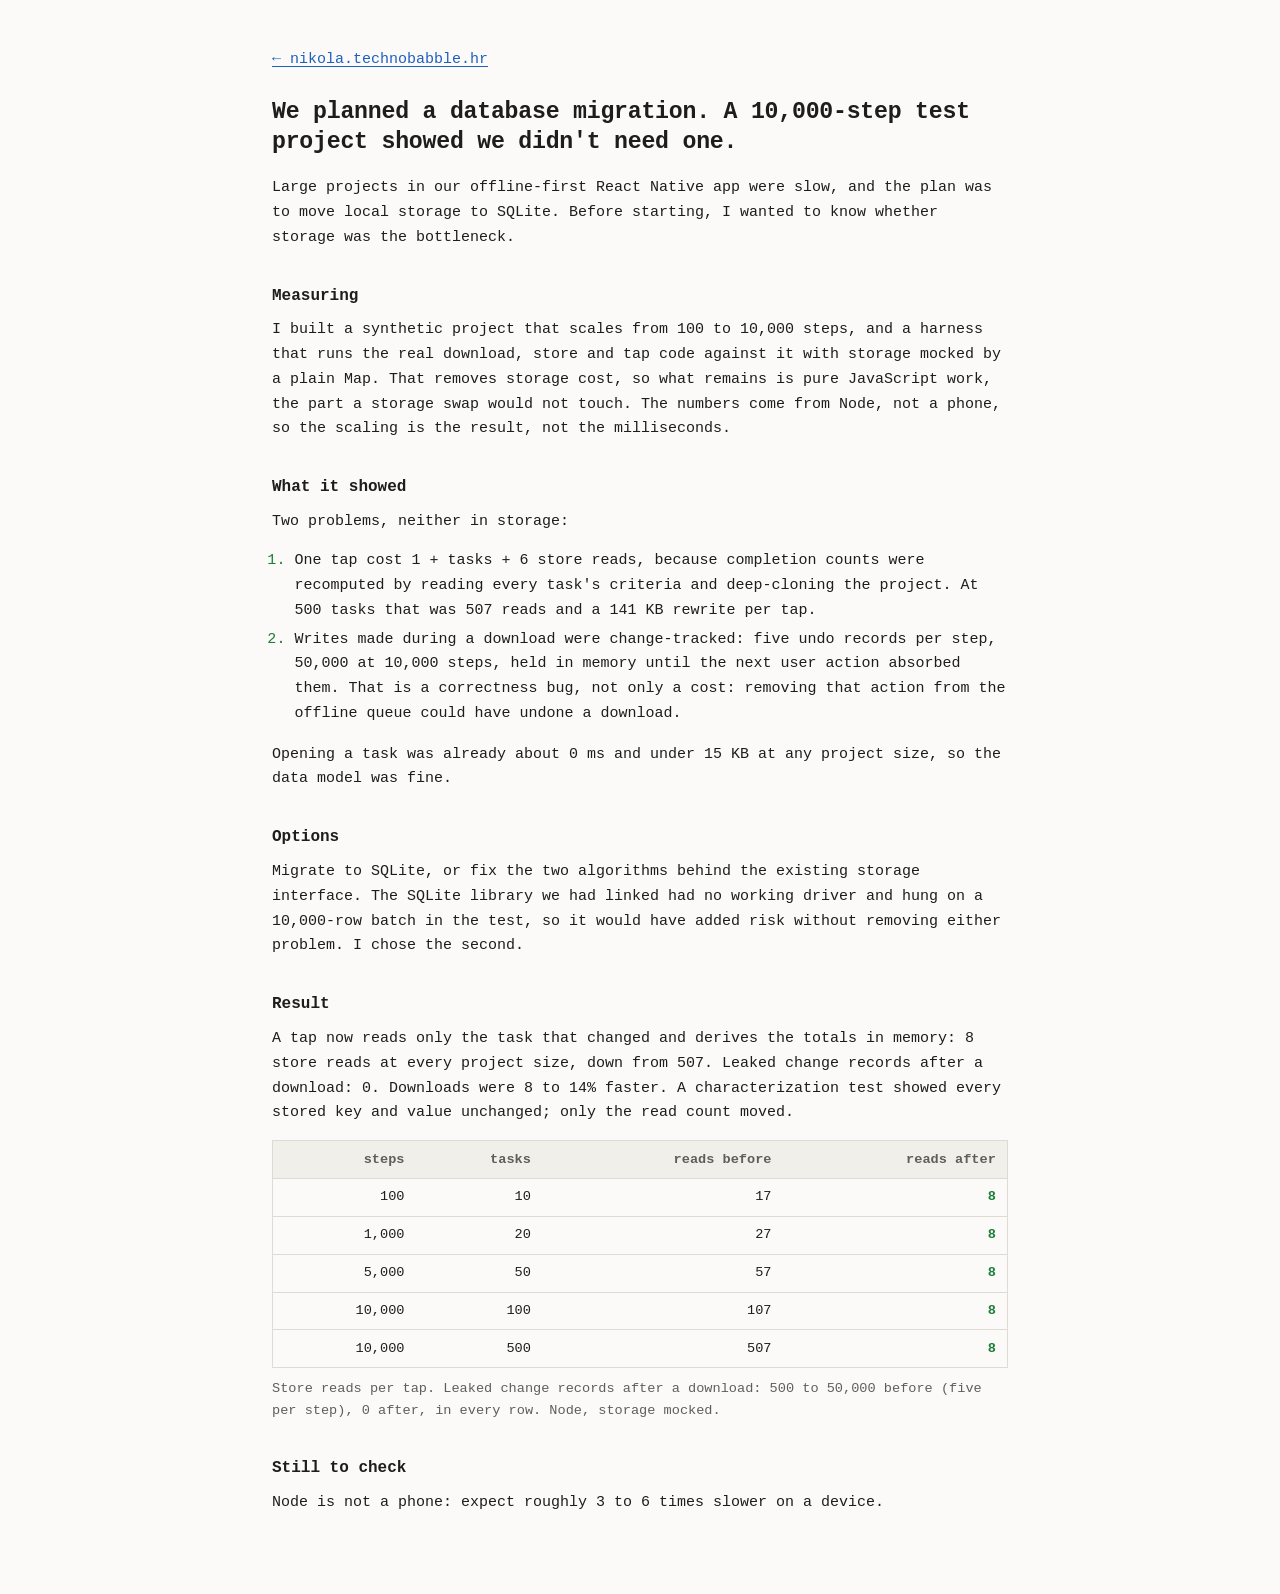
==== notes/507-to-8.html @ d4fa739d "Add the 507 to 8 write-up and share one stylesheet between pages" ====
<!doctype html>
<html lang="en">
<head>
<meta charset="utf-8">
<meta name="viewport" content="width=device-width, initial-scale=1">
<title>507 to 8: skipping a SQLite migration | Nikola Occidentale</title>
<meta name="description" content="A 10,000-step test project showed an offline-first React Native app did not need a SQLite migration; two algorithms were the problem.">
<meta name="color-scheme" content="dark light">
<link rel="icon" href="data:image/svg+xml,%3Csvg xmlns='http://www.w3.org/2000/svg' viewBox='0 0 32 32'%3E%3Crect width='32' height='32' rx='6' fill='%230d1117'/%3E%3Cpath d='M7 10l7 6-7 6' fill='none' stroke='%233fb950' stroke-width='3' stroke-linecap='round' stroke-linejoin='round'/%3E%3Cpath d='M17 23h8' stroke='%233fb950' stroke-width='3' stroke-linecap='round'/%3E%3C/svg%3E">
<link rel="stylesheet" href="/style.css">
</head>
<body>
<main>
  <p class="back cmd"><a href="/">&larr; nikola.technobabble.hr</a></p>
  <article>
    <h1>We planned a database migration. A 10,000-step test project showed we didn't need one.</h1>

    <p>Large projects in our offline-first React Native app were slow, and the plan was to move local storage to SQLite. Before starting, I wanted to know whether storage was the bottleneck.</p>

    <h2>Measuring</h2>
    <p>I built a synthetic project that scales from 100 to 10,000 steps, and a harness that runs the real download, store and tap code against it with storage mocked by a plain Map. That removes storage cost, so what remains is pure JavaScript work, the part a storage swap would not touch. The numbers come from Node, not a phone, so the scaling is the result, not the milliseconds.</p>

    <h2>What it showed</h2>
    <p>Two problems, neither in storage:</p>
    <ol>
      <li>One tap cost 1 + tasks + 6 store reads, because completion counts were recomputed by reading every task's criteria and deep-cloning the project. At 500 tasks that was 507 reads and a 141 KB rewrite per tap.</li>
      <li>Writes made during a download were change-tracked: five undo records per step, 50,000 at 10,000 steps, held in memory until the next user action absorbed them. That is a correctness bug, not only a cost: removing that action from the offline queue could have undone a download.</li>
    </ol>
    <p>Opening a task was already about 0 ms and under 15 KB at any project size, so the data model was fine.</p>

    <h2>Options</h2>
    <p>Migrate to SQLite, or fix the two algorithms behind the existing storage interface. The SQLite library we had linked had no working driver and hung on a 10,000-row batch in the test, so it would have added risk without removing either problem. I chose the second.</p>

    <h2>Result</h2>
    <p>A tap now reads only the task that changed and derives the totals in memory: 8 store reads at every project size, down from 507. Leaked change records after a download: 0. Downloads were 8 to 14% faster. A characterization test showed every stored key and value unchanged; only the read count moved.</p>

    <div class="table-wrap">
      <table>
        <thead><tr><th>steps</th><th>tasks</th><th>reads before</th><th>reads after</th></tr></thead>
        <tbody>
          <tr><td>100</td><td>10</td><td>17</td><td>8</td></tr>
          <tr><td>1,000</td><td>20</td><td>27</td><td>8</td></tr>
          <tr><td>5,000</td><td>50</td><td>57</td><td>8</td></tr>
          <tr><td>10,000</td><td>100</td><td>107</td><td>8</td></tr>
          <tr><td>10,000</td><td>500</td><td>507</td><td>8</td></tr>
        </tbody>
      </table>
    </div>
    <p class="caption">Store reads per tap. Leaked change records after a download: 500 to 50,000 before (five per step), 0 after, in every row. Node, storage mocked.</p>

    <h2>Still to check</h2>
    <p>Node is not a phone: expect roughly 3 to 6 times slower on a device.</p>
  </article>
</main>
</body>
</html>
---- style.css ----
:root {
  --bg: #fbfaf8; --fg: #1d1d1b; --muted: #5f5e5a; --line: #dedbd3; --accent: #1f5fbf; --green: #1a7f37; --panel: #f1efe9;
}
@media (prefers-color-scheme: dark) {
  :root { --bg: #0d1117; --fg: #d5dbe3; --muted: #8b949e; --line: #262d36; --accent: #58a6ff; --green: #3fb950; --panel: #151b23; }
}
* { box-sizing: border-box; }
html { -webkit-text-size-adjust: 100%; }
body {
  margin: 0; background: var(--bg); color: var(--fg);
  font: 15px/1.65 ui-monospace, SFMono-Regular, "SF Mono", Menlo, Consolas, "Liberation Mono", monospace;
}
main { max-width: 48rem; margin: 0 auto; padding: 3rem 1rem 4rem; }
a { color: var(--accent); text-underline-offset: 3px; }
a:hover { text-decoration-thickness: 2px; }
a:focus-visible { outline: 2px solid var(--accent); outline-offset: 3px; border-radius: 2px; }

.prompt { color: var(--green); user-select: none; }
.cmd { color: var(--muted); }
h1 { font-size: 1.9rem; line-height: 1.2; margin: .3rem 0 .4rem; font-weight: 700; letter-spacing: -.01em; }
h2 { font-size: 1rem; margin: 3rem 0 1rem; font-weight: 600; }
h3 { font-size: 1rem; margin: 0; font-weight: 600; }
p { margin: 0 0 .8rem; }
.lead { color: var(--muted); margin: 0 0 1rem; }
.links a { margin-right: 1.25rem; white-space: nowrap; }

.metrics { display: grid; grid-template-columns: repeat(2, 1fr); gap: 1px; background: var(--line); border: 1px solid var(--line); margin: 1.25rem 0 0; }
.metrics div { background: var(--panel); padding: .75rem .9rem; }
@media (min-width: 40rem) { .metrics { grid-template-columns: repeat(4, 1fr); } }
.metrics dt { color: var(--muted); font-size: .8rem; }
.metrics dd { margin: .1rem 0 0; font-size: 1.15rem; font-weight: 700; color: var(--green); }

pre { margin: 0 0 1rem; padding: .85rem 1rem; background: var(--panel); border: 1px solid var(--line); overflow-x: auto; font: inherit; font-size: .85rem; line-height: 1.55; }
.caption { color: var(--muted); font-size: .85rem; margin: -.4rem 0 1.5rem; }

.item { padding: 1.1rem 0; border-top: 1px solid var(--line); }
.item:last-of-type { border-bottom: 1px solid var(--line); }
.meta { color: var(--muted); font-size: .85rem; margin: .1rem 0 .55rem; }
ul { margin: 0; padding-left: 1.2rem; }
li { margin: .25rem 0; }
li::marker { color: var(--green); content: "> "; }

.repos { width: 100%; border-collapse: collapse; }
.repos td { padding: .55rem .6rem .55rem 0; vertical-align: top; border-top: 1px solid var(--line); }
.repos tr:last-child td { border-bottom: 1px solid var(--line); }
.repos td:first-child { white-space: nowrap; }
.tag { color: var(--muted); font-size: .85rem; }

dl.kv { margin: 0; display: grid; grid-template-columns: max-content 1fr; gap: .3rem 1.25rem; }
dl.kv dt { color: var(--green); }
dl.kv dd { margin: 0; overflow-wrap: anywhere; }

.cursor { display: inline-block; width: .6em; height: 1.1em; background: var(--green); vertical-align: text-bottom; margin-left: .2em; animation: blink 1.1s steps(1) infinite; }
@keyframes blink { 50% { opacity: 0; } }
@media (prefers-reduced-motion: reduce) { .cursor { animation: none; } }
@media (max-width: 34rem) {
  .repos, .repos tbody, .repos tr, .repos td { display: block; }
  .repos td { border: 0; padding: 0; }
  .repos tr { padding: .6rem 0; border-top: 1px solid var(--line); }
  .repos tr:last-child { border-bottom: 1px solid var(--line); }
  .repos td:first-child { white-space: normal; }
}
@media (max-width: 34rem) { dl.kv { grid-template-columns: 1fr; gap: 0; } dl.kv dd { margin-bottom: .6rem; } }

/* note pages */
.back { margin: 0 0 1.5rem; }
article h1 { font-size: 1.45rem; line-height: 1.3; margin: .2rem 0 1.2rem; }
article h2 { margin: 2rem 0 .6rem; }
article p { margin: 0 0 .9rem; }
article ol { margin: 0 0 1rem; padding-left: 1.4rem; }
article ol li::marker { color: var(--green); content: counter(list-item) ". "; }
.table-wrap { overflow-x: auto; margin: 0 0 1rem; border: 1px solid var(--line); }
.table-wrap table { border-collapse: collapse; width: 100%; font-size: .85rem; }
.table-wrap th, .table-wrap td { padding: .45rem .7rem; text-align: right; white-space: nowrap; border-top: 1px solid var(--line); }
.table-wrap th { color: var(--muted); font-weight: 600; border-top: 0; background: var(--panel); }
.table-wrap td:last-child { color: var(--green); font-weight: 700; }
@media (max-width: 34rem) { .table-wrap th, .table-wrap td { padding: .4rem .5rem; font-size: .8rem; } }
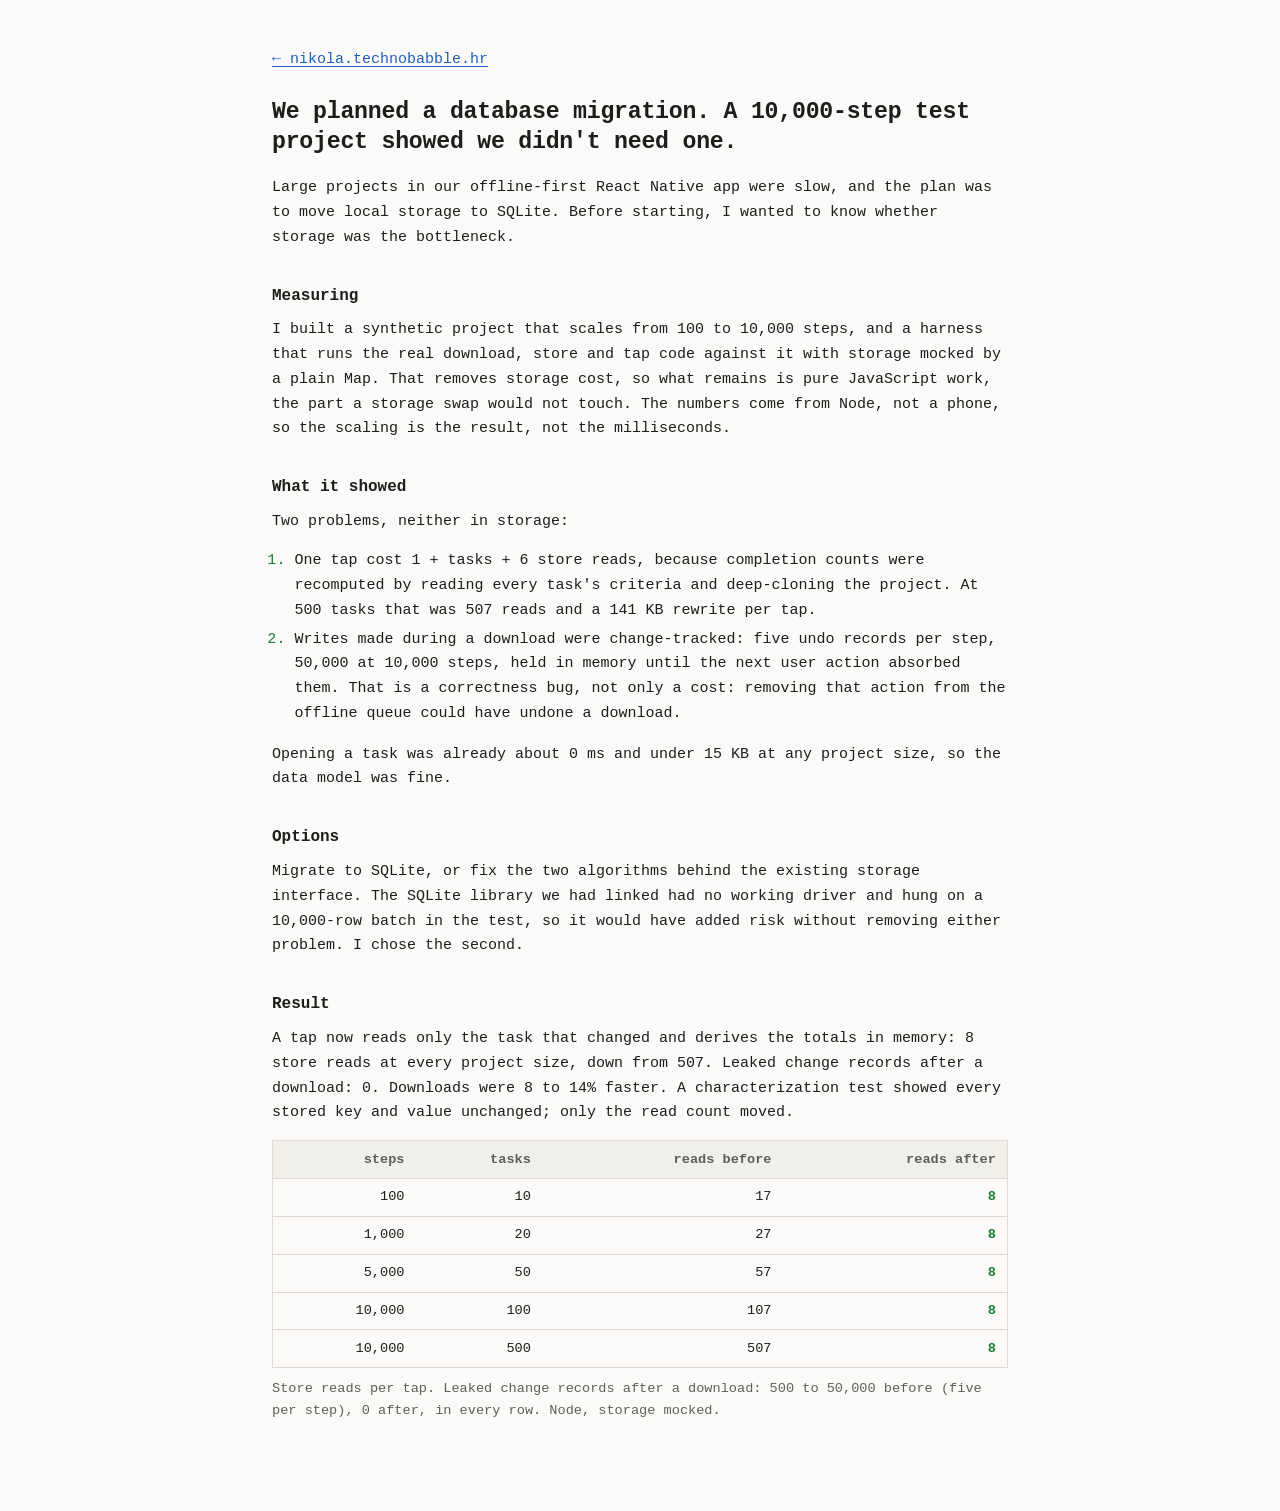
==== commit 3304f3c6: "Write-up: drop the closing section" ====
--- a/notes/507-to-8.html
+++ b/notes/507-to-8.html
@@ -47,9 +47,6 @@
       </table>
     </div>
     <p class="caption">Store reads per tap. Leaked change records after a download: 500 to 50,000 before (five per step), 0 after, in every row. Node, storage mocked.</p>
-
-    <h2>Still to check</h2>
-    <p>Node is not a phone: expect roughly 3 to 6 times slower on a device.</p>
   </article>
 </main>
 </body>
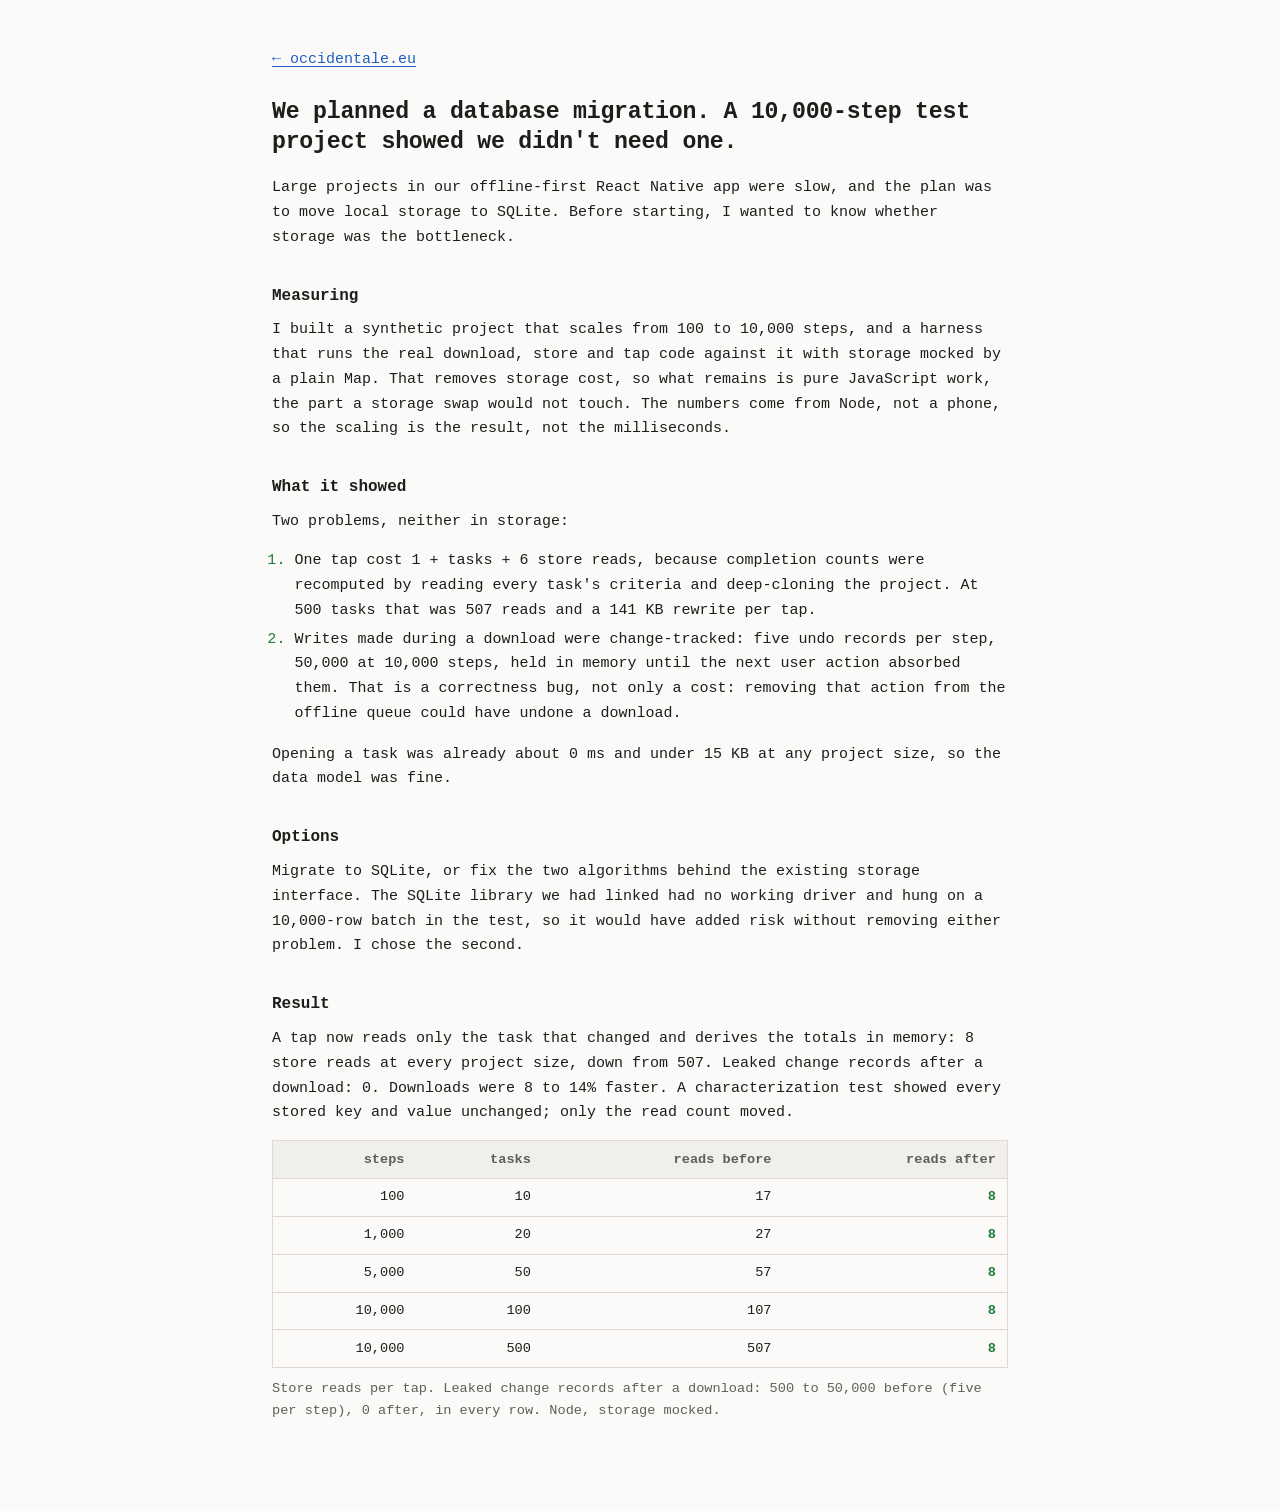
==== commit 6de712f6: "Contact email and demo link on the occidentale.eu domain" ====
--- a/notes/507-to-8.html
+++ b/notes/507-to-8.html
@@ -11,7 +11,7 @@
 </head>
 <body>
 <main>
-  <p class="back cmd"><a href="/">&larr; nikola.technobabble.hr</a></p>
+  <p class="back cmd"><a href="/">&larr; occidentale.eu</a></p>
   <article>
     <h1>We planned a database migration. A 10,000-step test project showed we didn't need one.</h1>
 
